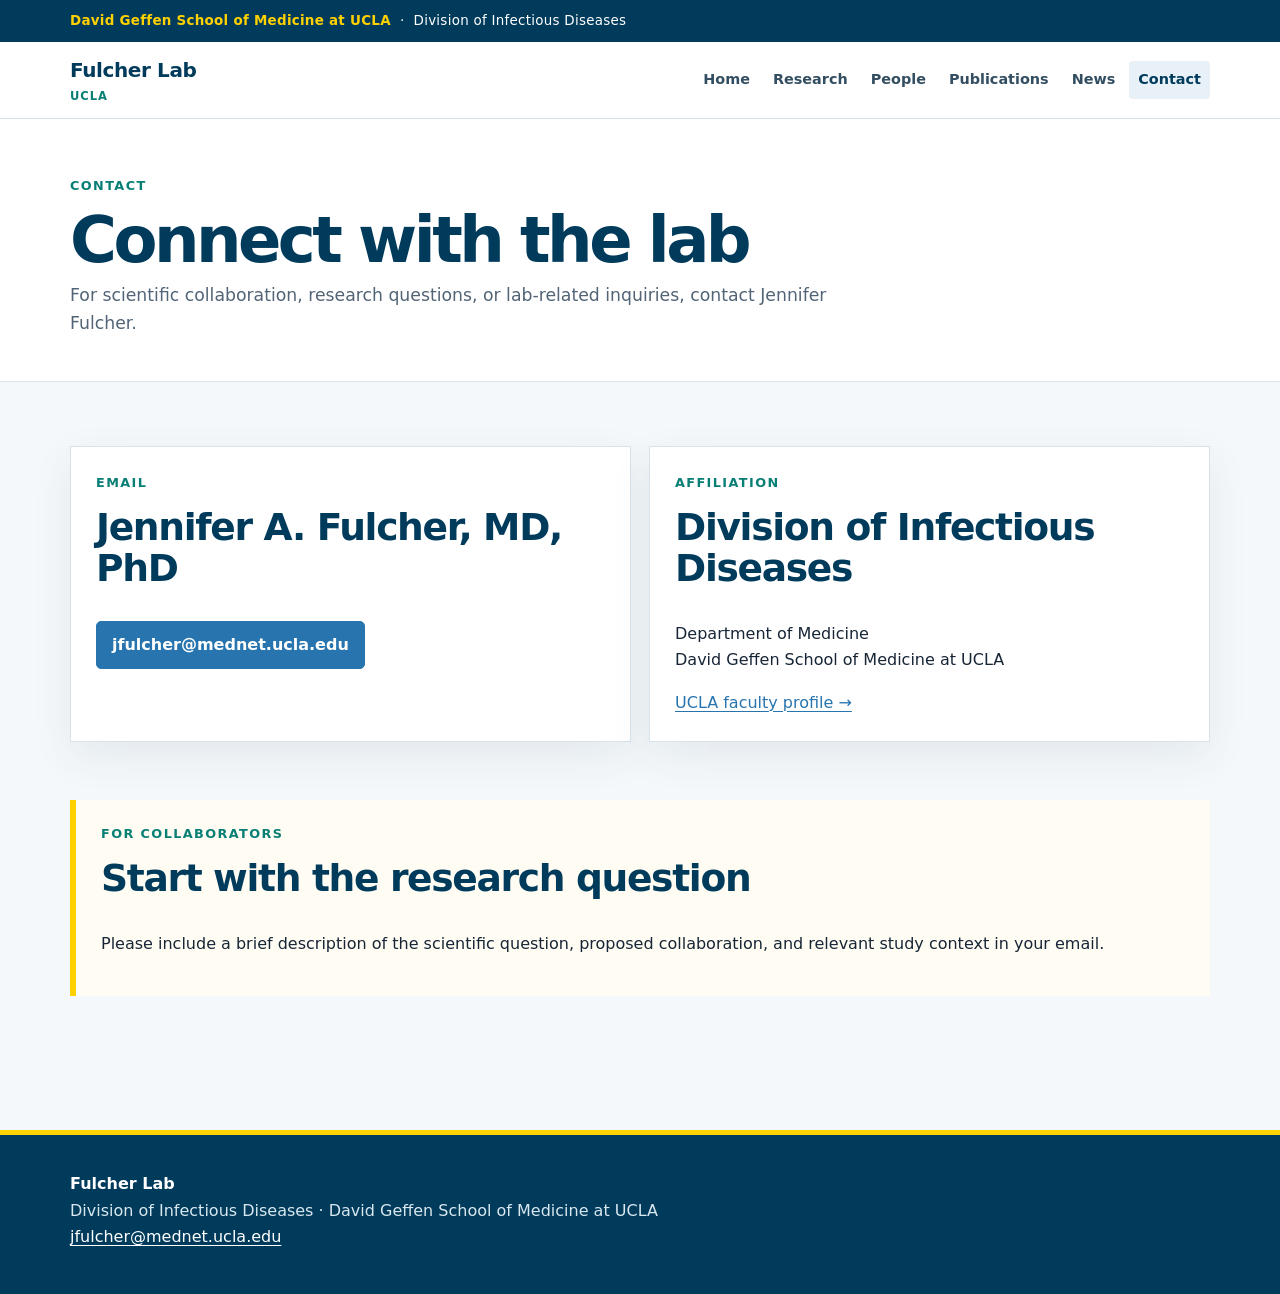
==== contact.html @ 1d4b15ff "feat: create Fulcher Lab website" ====
<!doctype html><html lang="en"><head><meta charset="utf-8"><meta name="viewport" content="width=device-width,initial-scale=1"><title>Contact | Fulcher Lab</title><meta name="description" content="Contact the Fulcher Lab at UCLA."><link rel="stylesheet" href="style.css"></head><body><div class="top"><div class="wrap"><strong>David Geffen School of Medicine at UCLA</strong>&nbsp; · &nbsp;Division of Infectious Diseases</div></div><nav class="nav" aria-label="Main navigation"><div class="wrap"><a class="brand" href="index.html">Fulcher Lab<span>UCLA</span></a><div class="links"><a href="index.html">Home</a><a href="research.html">Research</a><a href="people.html">People</a><a href="publications.html">Publications</a><a href="news.html">News</a><a aria-current="page" href="contact.html">Contact</a></div></div></nav><header class="page-head"><div class="wrap"><p class="kicker">Contact</p><h1>Connect with the lab</h1><p>For scientific collaboration, research questions, or lab-related inquiries, contact Jennifer Fulcher.</p></div></header><main class="wrap"><section class="two"><div class="card"><p class="label">Email</p><h2>Jennifer A. Fulcher, MD, PhD</h2><p><a class="button" href="mailto:jfulcher@mednet.ucla.edu">jfulcher@mednet.ucla.edu</a></p></div><div class="card"><p class="label">Affiliation</p><h2>Division of Infectious Diseases</h2><p>Department of Medicine<br>David Geffen School of Medicine at UCLA</p><p><a href="https://www.mbi.ucla.edu/archives/faculty/jennifer-fulcher" target="_blank" rel="noopener noreferrer">UCLA faculty profile →</a></p></div></section><section class="feature"><p class="label">For collaborators</p><h2>Start with the research question</h2><p>Please include a brief description of the scientific question, proposed collaboration, and relevant study context in your email.</p></section></main><footer><div class="wrap"><strong>Fulcher Lab</strong><br>Division of Infectious Diseases · David Geffen School of Medicine at UCLA<br><a href="mailto:jfulcher@mednet.ucla.edu">jfulcher@mednet.ucla.edu</a></div></footer></body></html>
---- style.css ----
:root{--navy:#003b5c;--blue:#2774ae;--sky:#dcecf5;--gold:#ffd100;--ink:#172536;--muted:#526476;--paper:#fff;--mist:#f5f8fa;--line:#d9e2e8;--teal:#087f75;--max:1140px;--shadow:0 14px 38px rgba(0,59,92,.08)}
*{box-sizing:border-box}html{scroll-behavior:smooth}body{margin:0;background:var(--mist);color:var(--ink);font-family:Inter,ui-sans-serif,system-ui,-apple-system,BlinkMacSystemFont,"Segoe UI",sans-serif;font-size:16px;line-height:1.65}a{color:var(--blue);text-decoration-thickness:1px;text-underline-offset:3px}a:hover{color:var(--navy)}a:focus-visible{outline:3px solid var(--gold);outline-offset:3px;border-radius:2px}.wrap{width:min(var(--max),calc(100% - 40px));margin:0 auto}.top{background:var(--navy);color:#fff}.top .wrap{min-height:42px;display:flex;align-items:center;font-size:.84rem;letter-spacing:.02em}.top strong{color:var(--gold)}.nav{background:#fff;border-bottom:1px solid var(--line)}.nav .wrap{min-height:76px;display:flex;align-items:center;justify-content:space-between;gap:24px}.brand{color:var(--navy);font-size:1.25rem;font-weight:850;letter-spacing:-.02em;text-decoration:none}.brand span{display:block;color:var(--teal);font-size:.72rem;font-weight:750;letter-spacing:.08em;text-transform:uppercase}.links{display:flex;flex-wrap:wrap;justify-content:flex-end;gap:5px}.links a{border-radius:4px;color:#334e61;padding:7px 9px;font-size:.9rem;font-weight:700;text-decoration:none}.links a:hover,.links a[aria-current="page"]{background:#e8f1f7;color:var(--navy)}.hero{position:relative;overflow:hidden;background:linear-gradient(120deg,#fff 0%,#eff7fc 58%,#e6f4f1 100%);border-bottom:1px solid var(--line);padding:86px 0 78px}.hero:after{position:absolute;right:-100px;bottom:-140px;width:440px;height:440px;border:56px solid rgba(39,116,174,.09);border-radius:50%;content:""}.hero .wrap{position:relative;z-index:1}.kicker,.label{margin:0 0 14px;color:var(--teal);font-size:.8rem;font-weight:850;letter-spacing:.11em;text-transform:uppercase}h1,h2,h3,p{margin-top:0}h1{max-width:820px;margin-bottom:20px;color:var(--navy);font-size:clamp(2.7rem,6vw,5.2rem);letter-spacing:-.055em;line-height:.95}h2{color:var(--navy);font-size:clamp(1.75rem,3vw,2.35rem);letter-spacing:-.035em;line-height:1.1}h3{color:var(--navy);font-size:1.18rem;line-height:1.3}.hero .intro{max-width:740px;color:#334d61;font-size:1.16rem}.buttons{display:flex;flex-wrap:wrap;gap:12px;margin-top:28px}.button{display:inline-flex;align-items:center;justify-content:center;border:1px solid var(--blue);border-radius:5px;background:var(--blue);padding:10px 15px;color:#fff;font-weight:800;text-decoration:none}.button:hover{background:var(--navy);border-color:var(--navy);color:#fff;text-decoration:none}.button.secondary{background:#fff;border-color:#a7bbc8;color:var(--navy)}main{padding:64px 0 76px}section{margin-bottom:58px}.lede{max-width:760px;color:var(--muted);font-size:1.05rem}.grid{display:grid;grid-template-columns:repeat(3,minmax(0,1fr));gap:18px}.two{display:grid;grid-template-columns:repeat(2,minmax(0,1fr));gap:18px}.card{border:1px solid var(--line);background:var(--paper);box-shadow:var(--shadow);padding:25px}.card p:last-child{margin-bottom:0}.feature{border-left:6px solid var(--gold);background:#fffdf3;padding:23px 25px}.metric{display:inline-block;margin:4px 5px 4px 0;border-radius:99px;background:#edf6f5;padding:5px 10px;color:#17655f;font-size:.83rem;font-weight:800}.list{padding-left:20px}.list li{margin:8px 0}.pubs{margin:0;padding:0;list-style:none}.pubs li{padding:17px 0;border-bottom:1px solid var(--line)}.pubs li:last-child{border-bottom:0;padding-bottom:0}.pub-title{display:block;color:var(--navy);font-weight:800;line-height:1.35}.meta{color:var(--muted);font-size:.9rem}.person{border-top:6px solid var(--blue)}.role{margin:-3px 0 13px;color:var(--teal);font-size:.92rem;font-weight:800}.page-head{padding:56px 0 43px;background:#fff;border-bottom:1px solid var(--line)}.page-head h1{margin-bottom:10px;font-size:clamp(2.4rem,5vw,4rem)}.page-head p:last-child{max-width:760px;margin-bottom:0;color:var(--muted);font-size:1.08rem}.news-date{color:var(--teal);font-size:.83rem;font-weight:850;letter-spacing:.07em;text-transform:uppercase}.empty{border:1px dashed #a7bbc8;background:#fff;padding:24px;color:var(--muted)}footer{border-top:5px solid var(--gold);background:var(--navy);padding:36px 0 44px;color:#d9e7ef}footer strong{color:#fff}footer a{color:#fff}@media(max-width:820px){.grid,.two{grid-template-columns:1fr}.nav .wrap{padding:15px 0;align-items:flex-start;flex-direction:column}.links{justify-content:flex-start}.hero{padding:64px 0 58px}.hero:after{display:none}}@media(max-width:520px){.wrap{width:min(var(--max),calc(100% - 30px))}.links{gap:1px}.links a{padding:6px}.card{padding:21px}h1{font-size:2.9rem}}
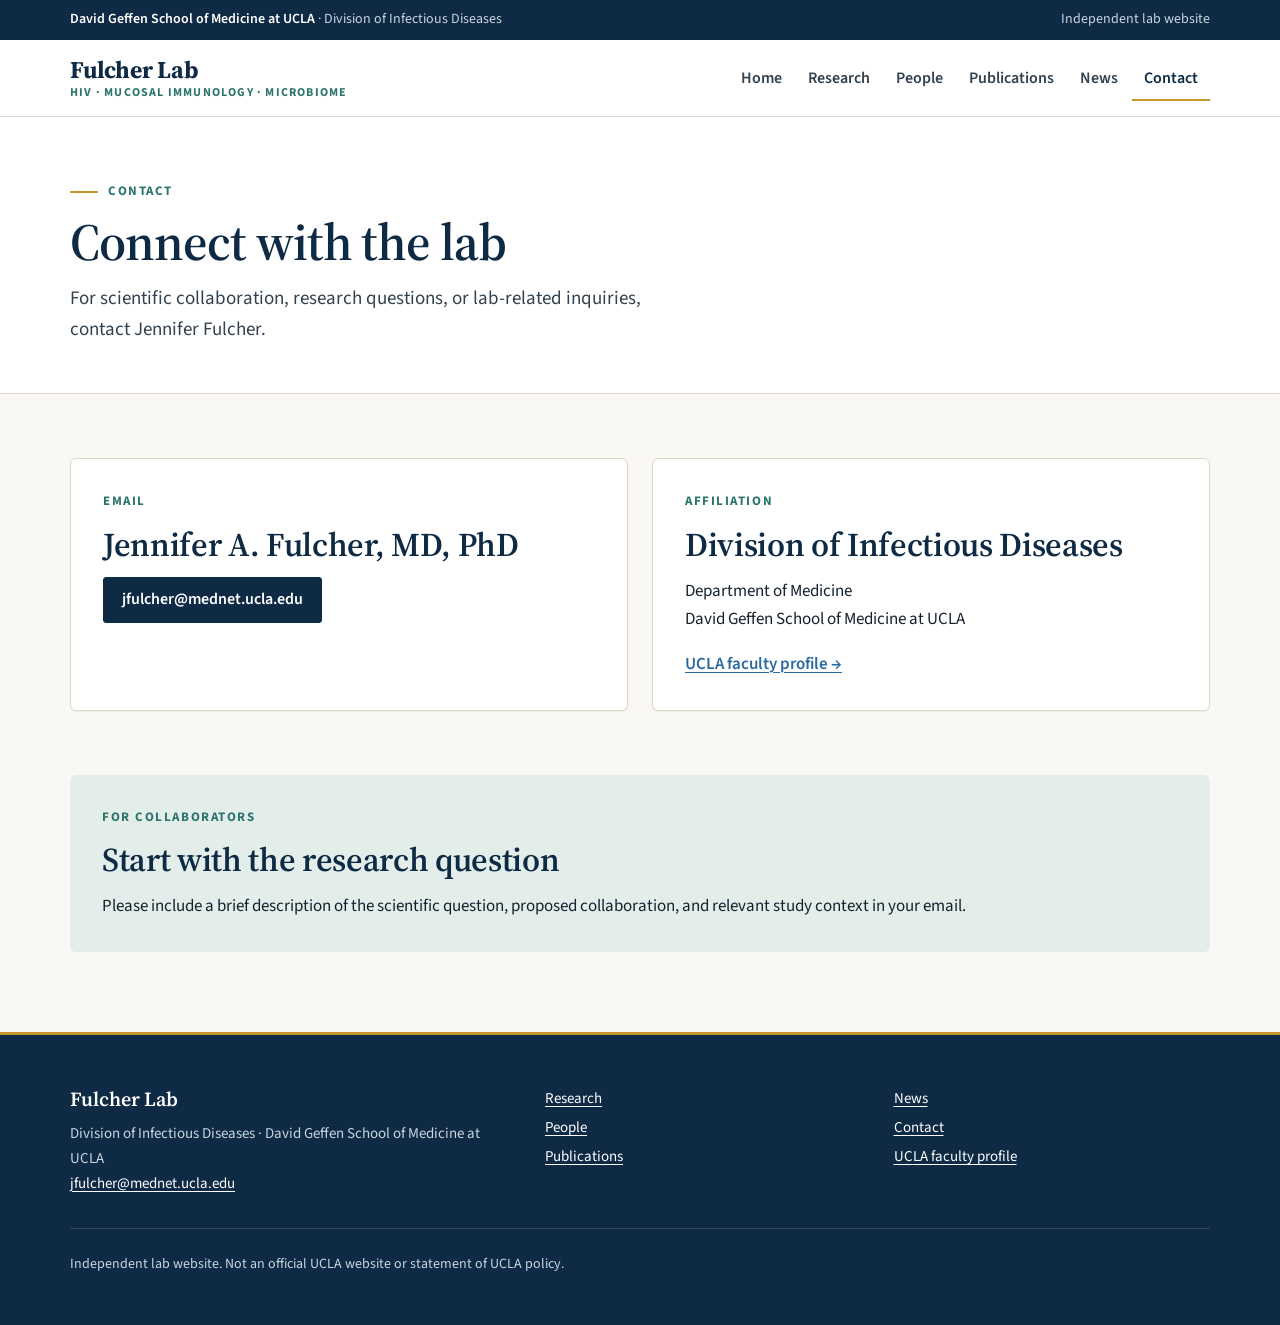
==== commit 85111b76: "feat: apply Fulcher Lab design system" ====
--- a/contact.html
+++ b/contact.html
@@ -1 +1,21 @@
-<!doctype html><html lang="en"><head><meta charset="utf-8"><meta name="viewport" content="width=device-width,initial-scale=1"><title>Contact | Fulcher Lab</title><meta name="description" content="Contact the Fulcher Lab at UCLA."><link rel="stylesheet" href="style.css"></head><body><div class="top"><div class="wrap"><strong>David Geffen School of Medicine at UCLA</strong>&nbsp; · &nbsp;Division of Infectious Diseases</div></div><nav class="nav" aria-label="Main navigation"><div class="wrap"><a class="brand" href="index.html">Fulcher Lab<span>UCLA</span></a><div class="links"><a href="index.html">Home</a><a href="research.html">Research</a><a href="people.html">People</a><a href="publications.html">Publications</a><a href="news.html">News</a><a aria-current="page" href="contact.html">Contact</a></div></div></nav><header class="page-head"><div class="wrap"><p class="kicker">Contact</p><h1>Connect with the lab</h1><p>For scientific collaboration, research questions, or lab-related inquiries, contact Jennifer Fulcher.</p></div></header><main class="wrap"><section class="two"><div class="card"><p class="label">Email</p><h2>Jennifer A. Fulcher, MD, PhD</h2><p><a class="button" href="mailto:jfulcher@mednet.ucla.edu">jfulcher@mednet.ucla.edu</a></p></div><div class="card"><p class="label">Affiliation</p><h2>Division of Infectious Diseases</h2><p>Department of Medicine<br>David Geffen School of Medicine at UCLA</p><p><a href="https://www.mbi.ucla.edu/archives/faculty/jennifer-fulcher" target="_blank" rel="noopener noreferrer">UCLA faculty profile →</a></p></div></section><section class="feature"><p class="label">For collaborators</p><h2>Start with the research question</h2><p>Please include a brief description of the scientific question, proposed collaboration, and relevant study context in your email.</p></section></main><footer><div class="wrap"><strong>Fulcher Lab</strong><br>Division of Infectious Diseases · David Geffen School of Medicine at UCLA<br><a href="mailto:jfulcher@mednet.ucla.edu">jfulcher@mednet.ucla.edu</a></div></footer></body></html>
+<!doctype html>
+<html lang="en">
+<head>
+<meta charset="utf-8">
+<meta name="viewport" content="width=device-width,initial-scale=1">
+<title>Contact | Fulcher Lab</title>
+<meta name="description" content="Contact the Fulcher Lab at UCLA.">
+<link rel="preconnect" href="https://fonts.googleapis.com"><link rel="preconnect" href="https://fonts.gstatic.com" crossorigin>
+<link rel="stylesheet" href="style.css">
+</head>
+<body>
+<a class="skip" href="#main">Skip to main content</a>
+<div class="top"><div class="wrap"><span><strong>David Geffen School of Medicine at UCLA</strong> · Division of Infectious Diseases</span><span>Independent lab website</span></div></div>
+<nav class="nav" aria-label="Main navigation"><div class="wrap"><a class="brand" href="index.html">Fulcher Lab<span>HIV · Mucosal immunology · Microbiome</span></a><ul class="links"><li><a href="index.html">Home</a></li><li><a href="research.html">Research</a></li><li><a href="people.html">People</a></li><li><a href="publications.html">Publications</a></li><li><a href="news.html">News</a></li><li><a aria-current="page" href="contact.html">Contact</a></li></ul></div></nav>
+<header class="page-head"><div class="wrap"><p class="kicker">Contact</p><h1>Connect with the lab</h1><p>For scientific collaboration, research questions, or lab-related inquiries, contact Jennifer Fulcher.</p></div></header>
+<main id="main" class="wrap"><section class="two"><div class="card"><p class="label">Email</p><h2>Jennifer A. Fulcher, MD, PhD</h2><p><a class="button" href="mailto:jfulcher@mednet.ucla.edu">jfulcher@mednet.ucla.edu</a></p></div>
+<div class="card"><p class="label">Affiliation</p><h2>Division of Infectious Diseases</h2><p>Department of Medicine<br>David Geffen School of Medicine at UCLA</p><p><a class="more" href="https://www.mbi.ucla.edu/archives/faculty/jennifer-fulcher" target="_blank" rel="noopener noreferrer">UCLA faculty profile →</a></p></div></section>
+<section class="feature"><p class="label">For collaborators</p><h2>Start with the research question</h2><p>Please include a brief description of the scientific question, proposed collaboration, and relevant study context in your email.</p></section></main>
+<footer><div class="wrap"><div><strong>Fulcher Lab</strong>Division of Infectious Diseases · David Geffen School of Medicine at UCLA<br><a href="mailto:jfulcher@mednet.ucla.edu">jfulcher@mednet.ucla.edu</a></div><div><ul><li><a href="research.html">Research</a></li><li><a href="people.html">People</a></li><li><a href="publications.html">Publications</a></li></ul></div><div><ul><li><a href="news.html">News</a></li><li><a href="contact.html">Contact</a></li><li><a href="https://www.mbi.ucla.edu/archives/faculty/jennifer-fulcher" target="_blank" rel="noopener noreferrer">UCLA faculty profile</a></li></ul></div><p class="fine">Independent lab website. Not an official UCLA website or statement of UCLA policy.</p></div></footer>
+</body>
+</html>
--- a/style.css
+++ b/style.css
@@ -1,2 +1,101 @@
-:root{--navy:#003b5c;--blue:#2774ae;--sky:#dcecf5;--gold:#ffd100;--ink:#172536;--muted:#526476;--paper:#fff;--mist:#f5f8fa;--line:#d9e2e8;--teal:#087f75;--max:1140px;--shadow:0 14px 38px rgba(0,59,92,.08)}
-*{box-sizing:border-box}html{scroll-behavior:smooth}body{margin:0;background:var(--mist);color:var(--ink);font-family:Inter,ui-sans-serif,system-ui,-apple-system,BlinkMacSystemFont,"Segoe UI",sans-serif;font-size:16px;line-height:1.65}a{color:var(--blue);text-decoration-thickness:1px;text-underline-offset:3px}a:hover{color:var(--navy)}a:focus-visible{outline:3px solid var(--gold);outline-offset:3px;border-radius:2px}.wrap{width:min(var(--max),calc(100% - 40px));margin:0 auto}.top{background:var(--navy);color:#fff}.top .wrap{min-height:42px;display:flex;align-items:center;font-size:.84rem;letter-spacing:.02em}.top strong{color:var(--gold)}.nav{background:#fff;border-bottom:1px solid var(--line)}.nav .wrap{min-height:76px;display:flex;align-items:center;justify-content:space-between;gap:24px}.brand{color:var(--navy);font-size:1.25rem;font-weight:850;letter-spacing:-.02em;text-decoration:none}.brand span{display:block;color:var(--teal);font-size:.72rem;font-weight:750;letter-spacing:.08em;text-transform:uppercase}.links{display:flex;flex-wrap:wrap;justify-content:flex-end;gap:5px}.links a{border-radius:4px;color:#334e61;padding:7px 9px;font-size:.9rem;font-weight:700;text-decoration:none}.links a:hover,.links a[aria-current="page"]{background:#e8f1f7;color:var(--navy)}.hero{position:relative;overflow:hidden;background:linear-gradient(120deg,#fff 0%,#eff7fc 58%,#e6f4f1 100%);border-bottom:1px solid var(--line);padding:86px 0 78px}.hero:after{position:absolute;right:-100px;bottom:-140px;width:440px;height:440px;border:56px solid rgba(39,116,174,.09);border-radius:50%;content:""}.hero .wrap{position:relative;z-index:1}.kicker,.label{margin:0 0 14px;color:var(--teal);font-size:.8rem;font-weight:850;letter-spacing:.11em;text-transform:uppercase}h1,h2,h3,p{margin-top:0}h1{max-width:820px;margin-bottom:20px;color:var(--navy);font-size:clamp(2.7rem,6vw,5.2rem);letter-spacing:-.055em;line-height:.95}h2{color:var(--navy);font-size:clamp(1.75rem,3vw,2.35rem);letter-spacing:-.035em;line-height:1.1}h3{color:var(--navy);font-size:1.18rem;line-height:1.3}.hero .intro{max-width:740px;color:#334d61;font-size:1.16rem}.buttons{display:flex;flex-wrap:wrap;gap:12px;margin-top:28px}.button{display:inline-flex;align-items:center;justify-content:center;border:1px solid var(--blue);border-radius:5px;background:var(--blue);padding:10px 15px;color:#fff;font-weight:800;text-decoration:none}.button:hover{background:var(--navy);border-color:var(--navy);color:#fff;text-decoration:none}.button.secondary{background:#fff;border-color:#a7bbc8;color:var(--navy)}main{padding:64px 0 76px}section{margin-bottom:58px}.lede{max-width:760px;color:var(--muted);font-size:1.05rem}.grid{display:grid;grid-template-columns:repeat(3,minmax(0,1fr));gap:18px}.two{display:grid;grid-template-columns:repeat(2,minmax(0,1fr));gap:18px}.card{border:1px solid var(--line);background:var(--paper);box-shadow:var(--shadow);padding:25px}.card p:last-child{margin-bottom:0}.feature{border-left:6px solid var(--gold);background:#fffdf3;padding:23px 25px}.metric{display:inline-block;margin:4px 5px 4px 0;border-radius:99px;background:#edf6f5;padding:5px 10px;color:#17655f;font-size:.83rem;font-weight:800}.list{padding-left:20px}.list li{margin:8px 0}.pubs{margin:0;padding:0;list-style:none}.pubs li{padding:17px 0;border-bottom:1px solid var(--line)}.pubs li:last-child{border-bottom:0;padding-bottom:0}.pub-title{display:block;color:var(--navy);font-weight:800;line-height:1.35}.meta{color:var(--muted);font-size:.9rem}.person{border-top:6px solid var(--blue)}.role{margin:-3px 0 13px;color:var(--teal);font-size:.92rem;font-weight:800}.page-head{padding:56px 0 43px;background:#fff;border-bottom:1px solid var(--line)}.page-head h1{margin-bottom:10px;font-size:clamp(2.4rem,5vw,4rem)}.page-head p:last-child{max-width:760px;margin-bottom:0;color:var(--muted);font-size:1.08rem}.news-date{color:var(--teal);font-size:.83rem;font-weight:850;letter-spacing:.07em;text-transform:uppercase}.empty{border:1px dashed #a7bbc8;background:#fff;padding:24px;color:var(--muted)}footer{border-top:5px solid var(--gold);background:var(--navy);padding:36px 0 44px;color:#d9e7ef}footer strong{color:#fff}footer a{color:#fff}@media(max-width:820px){.grid,.two{grid-template-columns:1fr}.nav .wrap{padding:15px 0;align-items:flex-start;flex-direction:column}.links{justify-content:flex-start}.hero{padding:64px 0 58px}.hero:after{display:none}}@media(max-width:520px){.wrap{width:min(var(--max),calc(100% - 30px))}.links{gap:1px}.links a{padding:6px}.card{padding:21px}h1{font-size:2.9rem}}
+/* Fulcher Lab — shared visual system. Static, dependency-free (webfonts optional; system fallbacks defined). */
+@import url("https://fonts.googleapis.com/css2?family=Source+Serif+4:opsz,wght@8..60,400;8..60,600;8..60,700&family=Source+Sans+3:wght@400;600;700&family=Source+Code+Pro:wght@400;500&display=swap");
+:root{
+--navy-900:#0E2A44;--navy-800:#17395A;--navy-700:#23496D;--blue-600:#2B6A9E;--blue-200:#C7D8E8;--blue-100:#E4EDF5;
+--teal-700:#235F58;--teal-600:#2C756C;--teal-200:#C4DDD7;--teal-100:#E3EEEA;
+--gold-500:#C4962C;--gold-200:#EAD9AE;--gold-100:#F7EFDB;
+--paper:#FFFFFF;--linen-50:#FAF8F4;--linen-100:#F3EFE7;--linen-200:#E8E2D6;--line:#DDD6C9;--line-strong:#B9B0A1;
+--ink-900:#15212E;--ink-700:#33414E;--ink-500:#55636F;--ink-on-dark:#FFFFFF;--ink-on-dark-muted:#C8D5E1;
+--text-body:var(--ink-900);--text-secondary:var(--ink-700);--text-muted:var(--ink-500);--text-heading:var(--navy-900);--text-eyebrow:var(--teal-600);--text-link:var(--blue-600);--text-link-hover:var(--navy-900);
+--surface-page:var(--linen-50);--surface-card:var(--paper);--surface-sunken:var(--linen-100);--surface-dark:var(--navy-900);--surface-teal:var(--teal-100);--surface-blue:var(--blue-100);--surface-gold:var(--gold-100);
+--border-default:var(--line);--border-strong:var(--line-strong);--accent-rule:var(--gold-500);--focus-ring:var(--gold-500);
+--font-serif:"Source Serif 4","Source Serif Pro",Georgia,"Times New Roman",serif;--font-sans:"Source Sans 3","Source Sans Pro",-apple-system,BlinkMacSystemFont,"Segoe UI",system-ui,sans-serif;--font-mono:"Source Code Pro",ui-monospace,SFMono-Regular,Menlo,Consolas,monospace;
+--fs-display:clamp(2.5rem,5.4vw,4.25rem);/* @kind font */--fs-h1:clamp(2.25rem,4.4vw,3.25rem);/* @kind font */--fs-h2:clamp(1.6rem,2.6vw,2.125rem);/* @kind font */--fs-h3:1.25rem;--fs-lead:1.1875rem;--fs-body:1.0625rem;--fs-small:.9375rem;--fs-eyebrow:.8125rem;--fs-meta:.8125rem;
+--lh-tight:1.08;/* @kind font */--lh-heading:1.2;/* @kind font */--lh-snug:1.35;/* @kind font */--lh-body:1.65;/* @kind font */--ls-display:-.02em;--ls-eyebrow:.12em;
+--space-1:4px;--space-2:8px;--space-3:12px;--space-4:16px;--space-5:24px;--space-6:32px;--space-7:48px;--space-8:64px;--space-9:80px;--space-10:96px;
+--radius-sm:3px;--radius-md:6px;--radius-pill:999px;
+--shadow-card:0 1px 2px rgba(14,42,68,.06);--shadow-raised:0 12px 32px rgba(14,42,68,.09);
+--max:1140px;--measure:68ch;--ease:cubic-bezier(.2,0,0,1);/* @kind other */--dur:160ms/* @kind other */}
+*{box-sizing:border-box}html{scroll-behavior:smooth;-webkit-text-size-adjust:100%}
+body{margin:0;background:var(--surface-page);color:var(--text-body);font-family:var(--font-sans);font-size:var(--fs-body);line-height:var(--lh-body)}
+img{max-width:100%;height:auto;display:block}
+a{color:var(--text-link);text-decoration:underline;text-decoration-thickness:1px;text-underline-offset:3px;transition:color var(--dur) var(--ease)}a:hover{color:var(--text-link-hover);text-decoration-thickness:2px}
+:focus-visible{outline:3px solid var(--focus-ring);outline-offset:3px;border-radius:2px}
+h1,h2,h3,p,ul,ol,figure{margin-top:0}
+h1,h2,h3{color:var(--text-heading);font-family:var(--font-serif);font-weight:600;text-wrap:balance}
+h1{font-size:var(--fs-h1);line-height:var(--lh-tight);letter-spacing:var(--ls-display);margin-bottom:var(--space-4)}
+h2{font-size:var(--fs-h2);line-height:var(--lh-heading);letter-spacing:-.01em;margin-bottom:var(--space-3)}
+h3{font-size:var(--fs-h3);line-height:var(--lh-snug);margin-bottom:var(--space-2)}
+p{text-wrap:pretty}
+.wrap{width:min(var(--max),calc(100% - 48px));margin:0 auto}
+.skip{position:absolute;left:12px;top:-60px;z-index:10;background:var(--paper);color:var(--navy-900);padding:10px 14px;border-radius:var(--radius-sm);font-weight:700}.skip:focus{top:12px}
+.visually-hidden{position:absolute;width:1px;height:1px;overflow:hidden;clip:rect(0 0 0 0);white-space:nowrap}
+/* Utility bar + nav */
+.top{background:var(--surface-dark);color:var(--ink-on-dark-muted);font-size:.875rem}.top .wrap{min-height:40px;display:flex;align-items:center;justify-content:space-between;gap:var(--space-4);flex-wrap:wrap;padding:6px 0}.top strong{color:var(--ink-on-dark);font-weight:600}.top a{color:var(--ink-on-dark)}
+.nav{background:var(--paper);border-bottom:1px solid var(--border-default)}.nav .wrap{min-height:76px;display:flex;align-items:center;justify-content:space-between;gap:var(--space-5);flex-wrap:wrap;padding:12px 0}
+.brand{display:flex;flex-direction:column;color:var(--navy-900);font-family:var(--font-serif);font-size:1.5rem;font-weight:700;line-height:1.1;letter-spacing:-.01em;text-decoration:none}.brand:hover{color:var(--navy-900);text-decoration:none}.brand span{margin-top:3px;color:var(--text-eyebrow);font-family:var(--font-sans);font-size:.75rem;font-weight:700;letter-spacing:.1em;text-transform:uppercase}
+.links{display:flex;flex-wrap:wrap;gap:2px;margin:0;padding:0;list-style:none}.links a{display:block;padding:10px 12px;border-radius:var(--radius-sm);color:var(--ink-700);font-size:1rem;font-weight:600;text-decoration:none}.links a:hover{background:var(--surface-sunken);color:var(--navy-900)}.links a[aria-current="page"]{color:var(--navy-900);box-shadow:inset 0 -2px 0 var(--accent-rule);border-radius:0}
+/* Eyebrows + text */
+.kicker,.label{display:flex;align-items:center;gap:10px;margin:0 0 var(--space-3);color:var(--text-eyebrow);font-size:var(--fs-eyebrow);font-weight:700;letter-spacing:var(--ls-eyebrow);text-transform:uppercase}
+.kicker:before{content:"";width:28px;height:2px;background:var(--accent-rule)}
+.lede{max-width:var(--measure);color:var(--text-secondary);font-size:var(--fs-lead);line-height:1.6}
+.intro{max-width:62ch;color:var(--text-secondary);font-size:var(--fs-lead);line-height:1.6}
+.meta{color:var(--text-muted);font-size:var(--fs-small)}
+.mono{font-family:var(--font-mono);font-size:var(--fs-meta);letter-spacing:0}
+.more{font-weight:600}
+/* Buttons */
+.buttons{display:flex;flex-wrap:wrap;gap:var(--space-3);margin-top:var(--space-6)}
+.button{display:inline-flex;align-items:center;justify-content:center;gap:8px;min-height:46px;border:1px solid var(--navy-900);border-radius:var(--radius-sm);background:var(--navy-900);padding:10px 18px;color:#fff;font-family:var(--font-sans);font-size:1rem;font-weight:600;line-height:1.2;text-decoration:none;cursor:pointer;transition:background var(--dur) var(--ease),border-color var(--dur) var(--ease),color var(--dur) var(--ease)}
+.button:hover{background:var(--blue-600);border-color:var(--blue-600);color:#fff;text-decoration:none}.button:active{transform:translateY(1px)}
+.button.secondary{background:transparent;border-color:var(--border-strong);color:var(--navy-900)}.button.secondary:hover{background:var(--paper);border-color:var(--navy-900);color:var(--navy-900)}
+.button.on-dark{background:#fff;border-color:#fff;color:var(--navy-900)}.button.on-dark:hover{background:var(--gold-100);border-color:var(--gold-100)}
+.button.small{min-height:38px;padding:7px 13px;font-size:.9375rem}
+.button[aria-disabled="true"],.button:disabled{opacity:.45;pointer-events:none}
+/* Tags */
+.tags{display:flex;flex-wrap:wrap;gap:6px;margin:0 0 var(--space-3);padding:0;list-style:none}
+.tag{display:inline-flex;align-items:center;border:1px solid var(--teal-200);border-radius:var(--radius-pill);background:var(--surface-teal);padding:3px 10px;color:var(--teal-700);font-size:.8125rem;font-weight:600;line-height:1.4}
+.tag.blue{border-color:var(--blue-200);background:var(--surface-blue);color:var(--navy-800)}.tag.gold{border-color:var(--gold-200);background:var(--surface-gold);color:#6B4F10}.tag.neutral{border-color:var(--border-default);background:var(--paper);color:var(--ink-700)}
+/* Layout */
+main{padding:var(--space-8) 0 var(--space-9)}section{margin-bottom:var(--space-8)}section:last-child{margin-bottom:0}
+.section-head{max-width:var(--measure);margin-bottom:var(--space-6)}
+.grid{display:grid;grid-template-columns:repeat(3,minmax(0,1fr));gap:var(--space-5)}.two{display:grid;grid-template-columns:repeat(2,minmax(0,1fr));gap:var(--space-5)}.split{display:grid;grid-template-columns:minmax(0,1.5fr) minmax(0,1fr);gap:var(--space-5);align-items:start}
+/* Cards */
+.card{border:1px solid var(--border-default);border-radius:var(--radius-md);background:var(--surface-card);box-shadow:var(--shadow-card);padding:var(--space-6)}.card>:last-child{margin-bottom:0}
+.card.sunken{background:var(--surface-sunken);box-shadow:none}
+.feature{border-radius:var(--radius-md);background:var(--surface-teal);padding:var(--space-6) var(--space-6);position:relative}.feature>:last-child{margin-bottom:0}
+.feature.dark{background:var(--surface-dark);color:var(--ink-on-dark-muted)}.feature.dark h2,.feature.dark h3{color:#fff}.feature.dark .label{color:var(--gold-200)}.feature.dark a{color:#fff}
+.theme-num{display:block;margin-bottom:var(--space-3);color:var(--text-muted);font-family:var(--font-mono);font-size:var(--fs-meta)}
+.list{margin:0;padding-left:20px}.list li{margin:6px 0}.list li::marker{color:var(--teal-600)}
+/* Publications */
+.pubs{margin:0;padding:0;list-style:none;counter-reset:pub}.pubs li{display:grid;grid-template-columns:auto minmax(0,1fr);gap:var(--space-4);padding:var(--space-5) 0;border-bottom:1px solid var(--border-default)}.pubs li:first-child{padding-top:0}.pubs li:last-child{border-bottom:0;padding-bottom:0}
+.pubs li:before{counter-increment:pub;content:counter(pub,decimal-leading-zero);color:var(--text-muted);font-family:var(--font-mono);font-size:var(--fs-meta);padding-top:4px}
+.pub-title{display:block;margin-bottom:6px;color:var(--navy-900);font-family:var(--font-serif);font-size:1.125rem;font-weight:600;line-height:1.4}
+.pub-meta{display:block;margin-bottom:8px;color:var(--text-muted);font-size:var(--fs-small)}.pub-meta em{font-style:italic;color:var(--ink-700)}
+.pub-links{display:flex;flex-wrap:wrap;gap:var(--space-4);align-items:center;font-size:var(--fs-small)}
+/* People */
+.people{display:grid;grid-template-columns:repeat(3,minmax(0,1fr));gap:var(--space-5)}
+.person{display:flex;flex-direction:column}.person.lead{grid-column:1/-1;display:grid;grid-template-columns:200px minmax(0,1fr);gap:var(--space-6);align-items:start}
+.portrait{margin:0;width:100%;aspect-ratio:1;overflow:hidden;border-radius:var(--radius-md);background:var(--surface-sunken)}.portrait img{width:100%;height:100%;object-fit:cover}
+.avatar{display:flex;align-items:center;justify-content:center;width:64px;height:64px;margin-bottom:var(--space-4);border-radius:50%;background:var(--surface-blue);color:var(--navy-800);font-family:var(--font-serif);font-size:1.375rem;font-weight:600;letter-spacing:.02em}
+.role{margin:0 0 var(--space-3);color:var(--teal-700);font-size:var(--fs-small);font-weight:600;line-height:1.45}
+.person h2,.person h3{margin-bottom:6px}
+/* Page head */
+.page-head{padding:var(--space-8) 0 var(--space-7);background:var(--paper);border-bottom:1px solid var(--border-default)}.page-head h1{margin-bottom:var(--space-3)}.page-head p:last-child{max-width:var(--measure);margin-bottom:0;color:var(--text-secondary);font-size:var(--fs-lead)}
+/* News */
+.news-list{margin:0;padding:0;list-style:none;border-top:1px solid var(--border-default)}.news-item{display:grid;grid-template-columns:180px minmax(0,1fr);gap:var(--space-6);padding:var(--space-6) 0;border-bottom:1px solid var(--border-default)}.news-item h2,.news-item h3{font-size:1.375rem;margin-bottom:var(--space-2)}.news-item p:last-child{margin-bottom:0}
+.news-date{display:block;color:var(--text-muted);font-family:var(--font-mono);font-size:var(--fs-meta);line-height:1.6}.news-date strong{display:block;color:var(--teal-700);font-family:var(--font-sans);font-size:var(--fs-eyebrow);font-weight:700;letter-spacing:var(--ls-eyebrow);text-transform:uppercase}
+.empty{border:1px dashed var(--border-strong);border-radius:var(--radius-md);background:transparent;padding:var(--space-5);color:var(--text-secondary)}.empty strong{color:var(--navy-900)}
+/* Contact */
+.contact-list{margin:0;padding:0;list-style:none}.contact-list li{padding:var(--space-4) 0;border-bottom:1px solid var(--border-default)}.contact-list li:first-child{padding-top:0}.contact-list li:last-child{border-bottom:0;padding-bottom:0}.contact-list .label{margin-bottom:4px}
+/* Home — shared */
+.hero{background:var(--paper);border-bottom:1px solid var(--border-default);padding:var(--space-9) 0 var(--space-8)}.hero h1{font-size:var(--fs-display);max-width:16ch}
+.hero-grid{display:grid;grid-template-columns:minmax(0,1.6fr) minmax(0,1fr);gap:var(--space-8);align-items:end}
+.director{display:grid;grid-template-columns:88px minmax(0,1fr);gap:var(--space-4);align-items:center;padding:var(--space-5);border:1px solid var(--border-default);border-radius:var(--radius-md);background:var(--surface-page)}.director .portrait{border-radius:var(--radius-sm)}.director p{margin:0}.director .name{color:var(--navy-900);font-family:var(--font-serif);font-weight:600;font-size:1.0625rem;line-height:1.3}.director .meta{font-size:.875rem;line-height:1.45;margin-top:2px}
+.steps{display:grid;grid-template-columns:repeat(4,minmax(0,1fr));margin:0;padding:0;list-style:none;border-top:1px solid var(--border-default);counter-reset:step}.steps li{padding:var(--space-5) var(--space-5) 0 0;color:var(--navy-900);font-weight:600;line-height:1.4}.steps li:before{counter-increment:step;content:counter(step,decimal-leading-zero);display:block;margin-bottom:var(--space-2);color:var(--teal-600);font-family:var(--font-mono);font-size:var(--fs-meta);font-weight:400}
+.band{background:var(--surface-sunken);border-bottom:1px solid var(--border-default);padding:var(--space-6) 0}
+/* Footer */
+footer{background:var(--surface-dark);color:var(--ink-on-dark-muted);padding:var(--space-7) 0;font-size:var(--fs-small);border-top:3px solid var(--accent-rule)}footer .wrap{display:grid;grid-template-columns:minmax(0,1.4fr) minmax(0,1fr) minmax(0,1fr);gap:var(--space-6)}footer strong{display:block;margin-bottom:6px;color:#fff;font-family:var(--font-serif);font-size:1.25rem;font-weight:600}footer a{color:#fff}footer ul{margin:0;padding:0;list-style:none}footer li{margin:4px 0}footer .fine{grid-column:1/-1;margin:0;padding-top:var(--space-5);border-top:1px solid rgba(255,255,255,.14);font-size:.875rem}
+@media(max-width:900px){.grid,.two,.split,.people,.hero-grid{grid-template-columns:1fr}.person.lead{grid-template-columns:140px minmax(0,1fr)}.steps{grid-template-columns:repeat(2,minmax(0,1fr))}.hero{padding:var(--space-8) 0 var(--space-7)}footer .wrap{grid-template-columns:1fr 1fr}footer .wrap>div:first-child{grid-column:1/-1}}
+@media(max-width:600px){.wrap{width:min(var(--max),calc(100% - 32px))}.nav .wrap{flex-direction:column;align-items:flex-start;gap:6px}.links{margin-left:-12px}.links a{padding:10px}.card,.feature{padding:var(--space-5)}.person.lead{grid-template-columns:1fr}.person.lead .portrait{max-width:180px}.news-item{grid-template-columns:1fr;gap:var(--space-2)}.steps{grid-template-columns:1fr}footer .wrap{grid-template-columns:1fr}main{padding:var(--space-7) 0}}
+@media(prefers-reduced-motion:reduce){html{scroll-behavior:auto}*{transition:none!important}}
+@media print{.top,.nav .links,.buttons{display:none}body,.hero,.page-head,.feature,.band{background:#fff!important}footer{background:#fff;color:#000;border-top:1px solid #000}footer a,footer strong{color:#000}.card{box-shadow:none}a{color:#000}a[href^="http"]:after{content:" (" attr(href) ")";font-size:.8em;word-break:break-all}}
